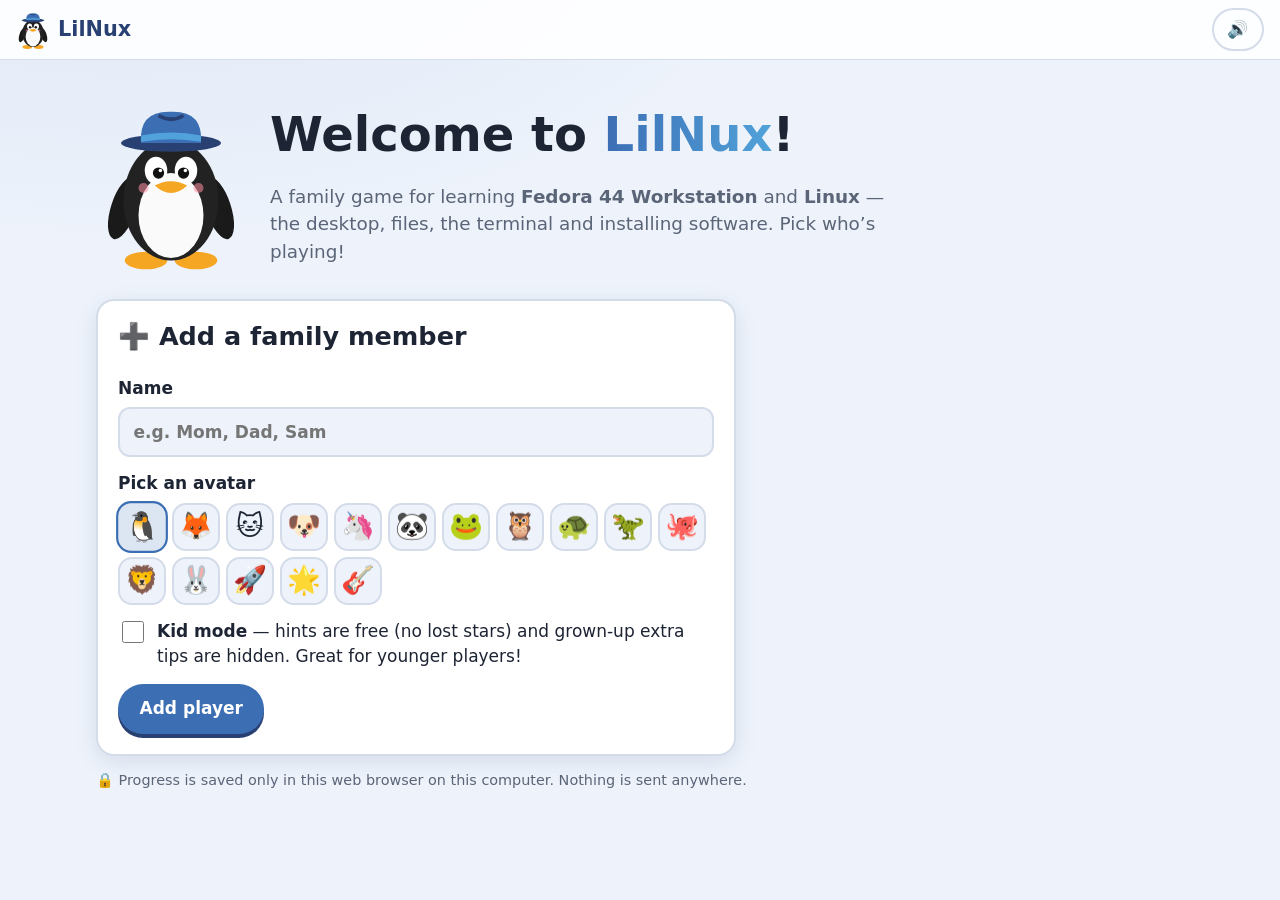
==== index.html @ c4462a48 "Chapter 1 story update: Lil Tux at Home, resting, and NullNux's secret corruption Co-Authored-By: Cl" ====
<!doctype html>
<html lang="en">
<head>
  <meta charset="utf-8">
  <meta name="viewport" content="width=device-width, initial-scale=1, viewport-fit=cover">
  <title>LilNux</title>
  <meta name="description" content="A family game for learning Fedora 44 Workstation and Linux.">
  <meta name="theme-color" content="#3c6eb4">
  <meta name="apple-mobile-web-app-capable" content="yes">
  <meta name="mobile-web-app-capable" content="yes">
  <meta name="apple-mobile-web-app-title" content="LilNux">
  <meta name="apple-mobile-web-app-status-bar-style" content="default">
  <link rel="manifest" href="manifest.webmanifest">
  <link rel="icon" href="assets/lilnux.svg" type="image/svg+xml">
  <link rel="apple-touch-icon" href="assets/apple-touch-icon.png">
  <link rel="stylesheet" href="css/style.css">
  <link rel="stylesheet" href="css/ck.css">
</head>
<body>
  <header id="top" class="topbar"></header>
  <main id="app" class="wrap"></main>
  <div id="toasts" aria-live="polite"></div>
  <noscript><p class="wrap">LilNux needs JavaScript turned on. Open this file in Firefox.</p></noscript>
  <script src="js/terminal.js"></script>
  <script src="js/content.js"></script>
  <script src="js/ck/state.js"></script>
  <script src="js/ck/world.js"></script>
  <script src="js/ck/rules.js"></script>
  <script src="js/ck/story.js"></script>
  <script src="js/ck/puzzle.js"></script>
  <script src="js/ck/combat.js"></script>
  <script src="js/ck/engine.js"></script>
  <script src="js/ck/art.js"></script>
  <script src="js/ck/scenes.js"></script>
  <script src="js/ck/ui.js"></script>
  <script src="js/ck/main.js"></script>
  <script src="js/game.js"></script>
  <script>
    // Offline support when served over https (GitHub Pages). Opening the file directly still works without it.
    if ('serviceWorker' in navigator && location.protocol === 'https:') {
      window.addEventListener('load', function () { navigator.serviceWorker.register('sw.js').catch(function () {}); });
    }
  </script>
</body>
</html>
---- css/style.css ----
/* LilNux styles — friendly, Fedora-blue, light & dark */
:root {
  --bg: #eef3fb;
  --bg2: #dfe8f7;
  --panel: #ffffff;
  --ink: #1d2433;
  --muted: #5b6578;
  --line: #d4dcea;
  --brand: #3c6eb4;
  --brand-dark: #294172;
  --accent: #51a2da;
  --good: #26a269;
  --good-bg: #e3f6ec;
  --bad: #c01c28;
  --bad-bg: #fde7e9;
  --gold: #e5a50a;
  --shadow: 0 6px 22px rgba(41, 65, 114, .12);
  --term-bg: #1e1f24;
  --term-ink: #e6e6e6;
  --radius: 18px;
  --font: "Adwaita Sans", "Cantarell", "Inter", "Red Hat Text", system-ui, -apple-system, "Segoe UI", Roboto, sans-serif;
  --mono: "Adwaita Mono", "Source Code Pro", "DejaVu Sans Mono", "Noto Sans Mono", ui-monospace, Menlo, Consolas, monospace;
  color-scheme: light;
}
@media (prefers-color-scheme: dark) {
  :root:not([data-theme="light"]) {
    --bg: #14181f; --bg2: #1b2130; --panel: #212836; --ink: #e8ecf4; --muted: #a3adc2; --line: #343e52;
    --brand: #6f9be0; --brand-dark: #a9c4f0; --accent: #73b8ea; --good: #57e389; --good-bg: #17332a; --bad: #ff7b84; --bad-bg: #3a1e24;
    --shadow: 0 6px 22px rgba(0, 0, 0, .35); --term-bg: #0f1013; color-scheme: dark;
  }
}
:root[data-theme="dark"] {
  --bg: #14181f; --bg2: #1b2130; --panel: #212836; --ink: #e8ecf4; --muted: #a3adc2; --line: #343e52;
  --brand: #6f9be0; --brand-dark: #a9c4f0; --accent: #73b8ea; --good: #57e389; --good-bg: #17332a; --bad: #ff7b84; --bad-bg: #3a1e24;
  --shadow: 0 6px 22px rgba(0, 0, 0, .35); --term-bg: #0f1013; color-scheme: dark;
}

* { box-sizing: border-box; }
html { -webkit-text-size-adjust: 100%; }
body {
  margin: 0; font-family: var(--font); color: var(--ink); font-size: 17px; line-height: 1.5;
  background: radial-gradient(1200px 600px at 10% -10%, var(--bg2), transparent 60%), var(--bg);
  min-height: 100vh; overflow-x: hidden;
}
button { font: inherit; color: inherit; cursor: pointer; }
button:focus-visible, input:focus-visible, label:focus-within > span { outline: 3px solid var(--accent); outline-offset: 2px; }
code, kbd { font-family: var(--mono); font-size: .92em; }
code { background: color-mix(in srgb, var(--brand) 12%, transparent); color: var(--brand-dark); padding: .05em .35em; border-radius: 6px; white-space: pre-wrap; }
kbd { display: inline-block; min-width: 1.6em; text-align: center; padding: .05em .45em; border: 1px solid var(--line); border-bottom-width: 3px; border-radius: 7px; background: var(--panel); color: var(--ink); line-height: 1.35; }
h1, h2, h3 { line-height: 1.2; margin: 0 0 .4em; }
.hidden { display: none !important; }
.wrap { max-width: 1120px; margin: 0 auto; padding: 18px 16px 60px; }

/* ---------- buttons ---------- */
.primary, .ghost, .mini {
  border-radius: 999px; padding: .6em 1.15em; border: 2px solid transparent; font-weight: 700; transition: transform .08s, background .2s, box-shadow .2s;
}
.primary { background: var(--brand); color: #fff; box-shadow: 0 4px 0 var(--brand-dark); }
.primary:hover { transform: translateY(-1px); filter: brightness(1.07); }
.primary:active { transform: translateY(2px); box-shadow: 0 2px 0 var(--brand-dark); }
@media (prefers-color-scheme: dark) { :root:not([data-theme="light"]) .primary { color: #0d1626; box-shadow: 0 4px 0 #3c6eb4; } }
.ghost { background: transparent; border-color: var(--line); }
.ghost:hover { background: color-mix(in srgb, var(--brand) 10%, transparent); }
.mini { padding: .25em .5em; background: var(--panel); border-color: var(--line); font-size: .9em; }
.tiny { padding: .25em .7em; font-size: .85em; }
.actions { display: flex; gap: 10px; justify-content: flex-end; flex-wrap: wrap; margin-top: 18px; }

/* ---------- top bar ---------- */
.topbar {
  position: sticky; top: 0; z-index: 20; display: flex; align-items: center; justify-content: space-between; gap: 10px;
  padding: 8px 16px; background: color-mix(in srgb, var(--panel) 88%, transparent); backdrop-filter: blur(8px); border-bottom: 1px solid var(--line);
}
.brand { display: flex; align-items: center; gap: 8px; font-weight: 800; font-size: 1.3rem; background: none; border: 0; padding: 0; color: var(--brand-dark); }
.brand .logo svg { width: 34px; height: 40px; display: block; }
.top-actions { display: flex; align-items: center; gap: 6px; flex-wrap: wrap; justify-content: flex-end; }
.top-actions .ghost { padding: .4em .8em; }
.player-chip { display: flex; align-items: center; gap: 8px; border: 2px solid var(--line); border-radius: 999px; padding: 3px 12px 3px 4px; background: var(--panel); text-align: left; }
.player-chip .av { font-size: 1.6rem; width: 38px; height: 38px; display: grid; place-items: center; background: var(--bg2); border-radius: 50%; }
.pc-text { display: flex; flex-direction: column; line-height: 1.15; min-width: 110px; }
.pc-text small { color: var(--muted); font-size: .75rem; }
.xpbar { height: 5px; background: var(--bg2); border-radius: 4px; margin-top: 3px; overflow: hidden; }
.xpbar i { display: block; height: 100%; background: linear-gradient(90deg, var(--accent), var(--brand)); border-radius: 4px; }
@media (max-width: 860px) { .top-actions .lbl { display: none; } }
@media (max-width: 520px) { .pc-text { display: none; } .player-chip { padding: 3px; } .brand span:last-child { display: none; } }

/* ---------- Tux & bubbles ---------- */
.tux-svg { width: 100%; height: auto; display: block; }
.tux { width: 110px; flex: 0 0 auto; animation: bob 3s ease-in-out infinite; }
.tux.small { width: 72px; }
.tux.dance { animation: dance 1s ease-in-out infinite; width: 120px; }
@keyframes bob { 50% { transform: translateY(-6px); } }
@keyframes dance { 25% { transform: rotate(-8deg) translateY(-4px); } 75% { transform: rotate(8deg) translateY(-4px); } }
.bubble-row { display: flex; gap: 18px; align-items: flex-start; }
.bubble { position: relative; background: var(--panel); border: 2px solid var(--line); border-radius: var(--radius); padding: 14px 18px; box-shadow: var(--shadow); flex: 1; }
.bubble::before { content: ""; position: absolute; left: -12px; top: 28px; border: 10px solid transparent; border-right-color: var(--line); border-left: 0; }
.bubble.big { font-size: 1.12rem; padding: 20px 24px; }
.bubble h2 { font-size: 1.6rem; color: var(--brand-dark); }
.cemoji { font-size: 1.4em; vertical-align: -0.1em; }
.more { margin-top: 14px; padding: 10px 14px; background: color-mix(in srgb, var(--gold) 14%, transparent); border-left: 4px solid var(--gold); border-radius: 10px; font-size: .95rem; }
@media (max-width: 640px) {
  .bubble-row { flex-direction: column; align-items: center; }
  .bubble::before { display: none; }
  .tux { width: 80px; }
}

/* ---------- hero / players ---------- */
.hero { display: flex; gap: 24px; align-items: center; margin: 20px 0 26px; }
.hero-tux { width: 150px; flex: 0 0 auto; animation: bob 3s ease-in-out infinite; }
.hero h1 { font-size: clamp(2rem, 5vw, 3rem); }
.grad { background: linear-gradient(90deg, var(--brand), var(--accent)); -webkit-background-clip: text; background-clip: text; color: transparent; }
.lead { font-size: 1.15rem; color: var(--muted); max-width: 640px; margin: 0; }
@media (max-width: 640px) { .hero { flex-direction: column; text-align: center; } .hero-tux { width: 110px; } }
.sec { margin-top: 10px; }
.players { display: grid; grid-template-columns: repeat(auto-fill, minmax(190px, 1fr)); gap: 14px; margin-bottom: 26px; }
.player { position: relative; }
.player-main { width: 100%; display: flex; flex-direction: column; align-items: center; gap: 2px; padding: 18px 12px; background: var(--panel); border: 3px solid var(--line); border-radius: var(--radius); box-shadow: var(--shadow); transition: transform .12s, border-color .2s; }
.player-main:hover { transform: translateY(-3px); border-color: var(--brand); }
.player.current .player-main { border-color: var(--brand); }
.pav { font-size: 3rem; line-height: 1.2; }
.player-main small { color: var(--muted); font-size: .82rem; }
.medal { position: absolute; left: 10px; top: 8px; font-size: 1.3rem; }
.tag { margin-top: 6px; font-size: .75rem; font-weight: 700; background: color-mix(in srgb, var(--good) 18%, transparent); color: var(--good); padding: 2px 10px; border-radius: 999px; }
.player-tools { position: absolute; right: 8px; top: 8px; display: flex; gap: 4px; }
.panel { background: var(--panel); border: 2px solid var(--line); border-radius: var(--radius); padding: 20px; box-shadow: var(--shadow); }
.add-player { max-width: 640px; display: grid; gap: 14px; }
.field { display: grid; gap: 6px; font-weight: 700; }
.field input[type=text], .field input:not([type]) , .field input[name=name] { font: inherit; padding: .6em .8em; border-radius: 12px; border: 2px solid var(--line); background: var(--bg); color: var(--ink); }
.avatars { display: flex; flex-wrap: wrap; gap: 6px; }
.avatars label { cursor: pointer; }
.avatars input { position: absolute; opacity: 0; pointer-events: none; }
.avatars span { display: grid; place-items: center; width: 48px; height: 48px; font-size: 1.7rem; border-radius: 14px; border: 2px solid var(--line); background: var(--bg); transition: transform .1s; }
.avatars input:checked + span { border-color: var(--brand); background: color-mix(in srgb, var(--brand) 18%, var(--panel)); transform: scale(1.08); }
.check { display: flex; gap: 10px; align-items: flex-start; cursor: pointer; }
.check input { width: 22px; height: 22px; margin-top: 2px; accent-color: var(--brand); flex: 0 0 auto; }
.row { display: flex; gap: 10px; flex-wrap: wrap; }
.note { color: var(--muted); font-size: .9rem; }

/* ---------- map ---------- */
.map-head { display: flex; justify-content: space-between; gap: 16px; align-items: center; flex-wrap: wrap; margin: 10px 0 22px; }
.map-head .bubble-row { flex: 1 1 420px; align-items: center; }
.map-head .bubble-row .bubble::before { top: 50%; transform: translateY(-50%); }
@media (max-width: 640px) { .map-head .bubble-row { flex-direction: row; } .map-head .tux.small { width: 56px; } }
.stats { display: flex; gap: 10px; flex-wrap: wrap; }
.stats span { background: var(--panel); border: 2px solid var(--line); padding: 6px 14px; border-radius: 999px; font-weight: 700; }
.worlds { display: grid; grid-template-columns: repeat(auto-fill, minmax(240px, 1fr)); gap: 16px; }
.world {
  position: relative; display: flex; flex-direction: column; align-items: flex-start; gap: 4px; text-align: left; padding: 18px; min-height: 200px;
  background: linear-gradient(160deg, color-mix(in srgb, var(--wc) 22%, var(--panel)), var(--panel) 65%);
  border: 3px solid color-mix(in srgb, var(--wc) 45%, var(--line)); border-radius: 22px; box-shadow: var(--shadow); transition: transform .15s, box-shadow .2s;
}
.world:hover:not(.locked) { transform: translateY(-4px) rotate(-.4deg); box-shadow: 0 12px 28px rgba(41, 65, 114, .2); }
.world.next { border-color: var(--wc); animation: glow 2s ease-in-out infinite; }
@keyframes glow { 50% { box-shadow: 0 0 0 6px color-mix(in srgb, var(--wc) 25%, transparent), var(--shadow); } }
.world.locked { filter: grayscale(.9); opacity: .6; cursor: not-allowed; }
.wnum { font-size: .75rem; font-weight: 800; text-transform: uppercase; letter-spacing: .08em; color: var(--wc); }
@media (prefers-color-scheme: dark) { :root:not([data-theme="light"]) .wnum { color: color-mix(in srgb, var(--wc) 55%, white); } }
.wemoji { font-size: 2.8rem; line-height: 1.1; }
.world b { font-size: 1.25rem; }
.world small { color: var(--muted); }
.stars { font-size: 1.4rem; color: var(--gold); letter-spacing: 2px; margin-top: auto; }
.stars .off { color: var(--line); }
.qcount { font-size: .8rem; color: var(--muted); }
.map-foot { display: flex; gap: 10px; flex-wrap: wrap; justify-content: center; margin-top: 26px; }

/* ---------- level ---------- */
.level-head { display: flex; align-items: center; gap: 12px; margin: 4px 0 18px; flex-wrap: wrap; }
.lh-title { font-weight: 800; font-size: 1.15rem; }
.progress { flex: 1 1 160px; height: 12px; background: var(--bg2); border-radius: 99px; overflow: hidden; border: 1px solid var(--line); }
.progress i { display: block; height: 100%; background: linear-gradient(90deg, var(--accent), var(--wc)); border-radius: 99px; transition: width .4s; }
.lh-count { color: var(--muted); font-weight: 700; font-size: .9rem; }
.card { background: var(--panel); border: 2px solid var(--line); border-radius: 24px; padding: 24px; box-shadow: var(--shadow); animation: pop .25s ease-out; }
.card.lesson { background: transparent; border: 0; box-shadow: none; padding: 8px 0; }
@keyframes pop { from { transform: scale(.97); opacity: 0; } }
.qhead { display: flex; align-items: center; gap: 10px; margin-bottom: 8px; flex-wrap: wrap; }
.qbadge { font-weight: 800; font-size: .85rem; padding: 4px 12px; border-radius: 999px; background: color-mix(in srgb, var(--wc, var(--brand)) 18%, transparent); color: var(--wc, var(--brand)); }
@media (prefers-color-scheme: dark) { :root:not([data-theme="light"]) .qbadge { color: color-mix(in srgb, var(--wc, var(--brand)) 50%, white); } }
.mini-btn { margin-left: auto; padding: .2em .6em; }
.q { font-size: 1.5rem; }
.q.inline { margin: 0; font-size: 1.2rem; }
.sub { color: var(--muted); margin-top: 0; }
.options { display: grid; gap: 10px; margin-top: 14px; }
.opt { display: flex; align-items: center; gap: 12px; text-align: left; padding: 14px 16px; border-radius: 16px; border: 2px solid var(--line); background: var(--bg); font-size: 1.08rem; transition: transform .1s, border-color .15s; }
.opt:hover:not(:disabled) { border-color: var(--brand); transform: translateX(3px); }
.opt .key { flex: 0 0 auto; width: 32px; height: 32px; display: grid; place-items: center; border-radius: 10px; background: var(--bg2); font-weight: 800; }
.opt.right { border-color: var(--good); background: var(--good-bg); }
.opt.right .key { background: var(--good); color: #fff; }
.opt.wrong { border-color: var(--bad); background: var(--bad-bg); opacity: .75; }
.opt:disabled { cursor: default; }
.feedback { min-height: 1.5em; margin-top: 12px; }
.good, .bad, .hint { padding: 10px 14px; border-radius: 12px; font-weight: 600; }
.good { background: var(--good-bg); color: var(--good); }
.bad { background: var(--bad-bg); color: var(--bad); }
.hint { background: color-mix(in srgb, var(--gold) 16%, transparent); }
.shake { animation: shake .4s; }
@keyframes shake { 20%, 60% { transform: translateX(-7px); } 40%, 80% { transform: translateX(7px); } }

/* match */
.match-grid { display: grid; grid-template-columns: 1fr 1fr; gap: 14px; }
.match-grid .col { display: grid; gap: 10px; align-content: start; }
.m-item { position: relative; padding: 12px 14px; border-radius: 14px; border: 2px solid var(--line); background: var(--bg); text-align: left; min-height: 52px; }
.m-item:hover:not(.done) { border-color: var(--brand); }
.m-item.sel { border-color: var(--brand); background: color-mix(in srgb, var(--brand) 16%, var(--panel)); }
.m-item.done { border-color: var(--good); background: var(--good-bg); cursor: default; }
.m-item.done::after { content: attr(data-n); position: absolute; right: 10px; top: 50%; transform: translateY(-50%); width: 24px; height: 24px; border-radius: 50%; background: var(--good); color: #fff; display: grid; place-items: center; font-size: .8rem; font-weight: 800; }
@media (max-width: 560px) { .m-item { font-size: .92rem; padding: 10px; } }

/* order */
.answer-list { min-height: 48px; border: 2px dashed var(--line); border-radius: 14px; padding: 10px 10px 10px 40px; margin: 10px 0 14px; }
.answer-list:empty::before { content: "Your steps will appear here…"; color: var(--muted); margin-left: -28px; }
.answer-list li { padding: 6px 0; font-weight: 600; color: var(--good); animation: pop .2s; }
.pool { display: flex; flex-wrap: wrap; gap: 10px; }
.o-item { padding: 10px 16px; border-radius: 14px; border: 2px solid var(--line); background: var(--bg); }
.o-item:hover { border-color: var(--brand); }

/* type */
.type-row { display: flex; align-items: center; gap: 8px; background: var(--term-bg); padding: 8px 8px 8px 14px; border-radius: 14px; }
.fake-prompt { color: #8ff0a4; font-family: var(--mono); font-weight: 700; }
.type-row input { flex: 1; min-width: 0; font: 1.1rem var(--mono); background: transparent; border: 0; color: var(--term-ink); padding: 8px 4px; }
.type-row input:focus { outline: none; }

/* ---------- terminal ---------- */
.mission-wrap { display: grid; grid-template-columns: minmax(240px, 340px) 1fr; gap: 16px; margin-top: 10px; align-items: start; }
@media (max-width: 860px) { .mission-wrap { grid-template-columns: 1fr; } }
.missions { background: var(--bg); border: 2px solid var(--line); border-radius: 16px; padding: 10px; max-height: 520px; overflow: auto; }
.mlist { list-style: none; margin: 0; padding: 0; display: grid; gap: 6px; }
.mlist li { display: flex; gap: 8px; padding: 8px 10px; border-radius: 12px; font-size: .95rem; }
.mlist li.now { background: var(--panel); border: 2px solid var(--wc, var(--brand)); box-shadow: var(--shadow); font-weight: 600; }
.mlist li.done { opacity: .8; }
.mlist li.later { opacity: .5; }
.mi { flex: 0 0 auto; }
.mhint { margin-top: 6px; font-weight: 400; }
.mdone { font-size: .85rem; color: var(--good); font-weight: 400; }
.term { border-radius: 14px; overflow: hidden; box-shadow: 0 10px 30px rgba(0, 0, 0, .28); border: 1px solid #000; background: var(--term-bg); }
.term-bar { display: flex; align-items: center; gap: 10px; background: #2d2e33; color: #d0d0d0; padding: 7px 12px; font-size: .85rem; }
.term-bar .dots { display: flex; gap: 6px; }
.term-bar .dots i { width: 12px; height: 12px; border-radius: 50%; background: #5c5d63; }
.term-bar .dots i:first-child { background: #ff5f57; }
.term-title { flex: 1; text-align: center; font-weight: 600; margin-right: 50px; white-space: nowrap; overflow: hidden; text-overflow: ellipsis; }
.term-body { color: var(--term-ink); font: 15px/1.45 var(--mono); padding: 12px 14px; height: 470px; overflow-y: auto; cursor: text; }
@media (max-width: 860px) { .term-body { height: 380px; font-size: 14px; } }
.term-out > div > div { white-space: pre-wrap; word-break: break-word; }
.term-out .o { color: var(--term-ink); }
.term-out .e { color: #ff7b72; }
.term-out .cmd { color: #fff; }
.term-out .p, .term-prompt { color: #8ff0a4; font-weight: 700; white-space: pre; }
.term-out .tip { color: #f9e2af; background: rgba(249, 226, 175, .08); border-left: 3px solid #f9e2af; padding: 4px 10px; margin: 4px 0; border-radius: 6px; font-family: var(--font); font-size: .93em; }
.term-out .tip.banner { color: #a6d4ff; border-color: #a6d4ff; background: rgba(166, 212, 255, .08); }
.term-out code, .missions code { background: rgba(255, 255, 255, .1); color: inherit; }
.missions code { background: color-mix(in srgb, var(--brand) 14%, transparent); color: var(--brand-dark); }
.term-out kbd { background: #333; color: #eee; border-color: #555; }
.term-out .mission-ok { color: #8ff0a4; font-family: var(--font); font-weight: 700; margin: 6px 0; padding: 6px 10px; background: rgba(143, 240, 164, .1); border-radius: 8px; }
.term-out .mission-ok.big { font-size: 1.1em; }
.term-out .hl { color: #99c1f1; font-weight: 700; }
.c-dir { color: #62a0ea; font-weight: 700; }
.c-exe { color: #8ff0a4; font-weight: 700; }
.c-img { color: #dc8add; }
.c-cmd { color: #f9f06b; }
.c-grep { color: #ff7b72; font-weight: 700; }
.c-grep-f { color: #c061cb; }
.c-fedora { color: #62a0ea; }
.c-fedora b { color: #fff; font-weight: 700; }
.dim { color: #9a9a9a; }
.term-line { display: flex; align-items: baseline; margin: 0; }
.term-in { flex: 1; min-width: 40px; background: transparent; border: 0; color: #fff; font: inherit; padding: 0; caret-color: #8ff0a4; }
.term-in:focus { outline: none; }
.term-in.masked { color: transparent; caret-color: transparent; }
.ideas h3 { margin: 4px 6px 8px; }
.ideas ul { list-style: none; padding: 0; margin: 0 0 10px; display: grid; gap: 6px; }
.ideas li { display: grid; gap: 2px; padding: 4px 6px; }
.ideas small { color: var(--muted); padding-left: 4px; }
.idea { text-align: left; background: none; border: 0; padding: 0; }
.idea:hover code { outline: 2px solid var(--accent); }

/* ---------- result ---------- */
.result-top { display: flex; gap: 22px; align-items: center; flex-wrap: wrap; }
.result h1 { font-size: clamp(1.6rem, 4vw, 2.3rem); }
.big-stars { font-size: 3rem; letter-spacing: 6px; color: var(--line); line-height: 1; }
.big-stars .on { color: var(--gold); display: inline-block; animation: starpop .5s backwards; }
.big-stars .on:nth-child(2) { animation-delay: .2s; }
.big-stars .on:nth-child(3) { animation-delay: .4s; }
@keyframes starpop { from { transform: scale(0) rotate(-90deg); } 70% { transform: scale(1.3); } }
.xp-line { font-weight: 800; color: var(--brand); }
.badge-won { display: flex; align-items: center; gap: 14px; margin: 16px 0; padding: 12px 18px; border-radius: 16px; background: color-mix(in srgb, var(--gold) 16%, var(--panel)); border: 2px solid var(--gold); max-width: 420px; }
.badge-won span { font-size: 2.6rem; }
.badge-won small { display: block; color: var(--muted); font-weight: 700; text-transform: uppercase; font-size: .75rem; }
.quests { margin-top: 18px; padding: 16px 18px; background: var(--bg); border-radius: 16px; border: 2px dashed var(--line); }
.quests ul { list-style: none; padding: 0; margin: 0; display: grid; gap: 10px; }

/* ---------- cheats / badges / certificate ---------- */
.cheat-head { display: flex; justify-content: space-between; align-items: center; gap: 10px; flex-wrap: wrap; }
.cheat-grid { display: grid; grid-template-columns: repeat(auto-fill, minmax(320px, 1fr)); gap: 16px; }
.cheat { border: 2px solid var(--line); border-radius: 16px; padding: 14px; background: var(--bg); break-inside: avoid; }
.cheat h2 { font-size: 1.1rem; }
.cheat table { width: 100%; border-collapse: collapse; font-size: .92rem; }
.cheat th { text-align: left; font-family: var(--mono); font-weight: 700; padding: 4px 8px 4px 0; vertical-align: top; color: var(--brand-dark); width: 48%; }
.cheat td { padding: 4px 0; color: var(--ink); }
.cheat tr + tr { border-top: 1px solid var(--line); }
@media (max-width: 400px) { .cheat-grid { grid-template-columns: 1fr; } }
.badge-grid { display: grid; grid-template-columns: repeat(auto-fill, minmax(160px, 1fr)); gap: 12px; }
.badge { display: flex; flex-direction: column; align-items: center; text-align: center; gap: 2px; padding: 16px 10px; border-radius: 18px; border: 2px dashed var(--line); background: var(--bg); opacity: .6; }
.badge.got { opacity: 1; border-style: solid; border-color: var(--gold); background: color-mix(in srgb, var(--gold) 12%, var(--panel)); }
.badge span { font-size: 2.6rem; }
.badge small { color: var(--muted); font-size: .8rem; }
.certificate { max-width: 860px; margin: 10px auto; }
.cert-inner { text-align: center; background: #fffdf5; color: #2b2b2b; border: 12px double #3c6eb4; border-radius: 10px; padding: 34px 26px; box-shadow: var(--shadow); }
.cert-tux { width: 100px; margin: 0 auto; }
.cert-small { text-transform: uppercase; letter-spacing: .2em; font-size: .85rem; color: #3c6eb4; font-weight: 800; }
.cert-inner h1 { font-size: clamp(2.2rem, 6vw, 3.6rem); color: #294172; font-family: Georgia, "DejaVu Serif", serif; }
.cert-name { font-size: clamp(1.6rem, 5vw, 2.6rem); font-weight: 800; border-bottom: 2px solid #ccc; display: inline-block; padding: 0 20px 4px; margin: 6px 0 14px; }
.cert-stats { font-weight: 700; color: #3c6eb4; }
.cert-date, .cert-sign { color: #555; font-style: italic; }

/* ---------- fx ---------- */
#toasts { position: fixed; right: 16px; top: 76px; z-index: 50; display: grid; gap: 8px; max-width: calc(100vw - 32px); }
.toast { background: var(--panel); border: 2px solid var(--line); border-radius: 14px; padding: 10px 16px; box-shadow: var(--shadow); animation: slidein .3s ease-out; transition: opacity .5s, transform .5s; }
.toast.gold { border-color: var(--gold); }
.toast .big { font-size: 1.5rem; vertical-align: middle; margin-right: 6px; }
.toast.out { opacity: 0; transform: translateX(30px); }
@keyframes slidein { from { transform: translateX(40px); opacity: 0; } }
.xp-pop { position: fixed; left: 50%; top: 80px; transform: translateX(-50%); z-index: 60; font-weight: 900; font-size: 1.4rem; color: var(--gold); text-shadow: 0 2px 0 rgba(0, 0, 0, .15); pointer-events: none; animation: rise 1.2s ease-out forwards; }
@keyframes rise { to { transform: translate(-50%, -50px); opacity: 0; } }
.confetti { position: fixed; inset: 0; pointer-events: none; z-index: 70; overflow: hidden; }
.confetti i { position: absolute; top: -20px; width: 10px; height: 14px; border-radius: 3px; animation: fall linear forwards; }
@keyframes fall { to { top: 105vh; transform: rotate(720deg) translateX(40px); } }
@media (prefers-reduced-motion: reduce) { *, *::before, *::after { animation: none !important; transition: none !important; } }

/* ---------- print ---------- */
@media print {
  body { background: #fff; color: #000; font-size: 11pt; }
  .topbar, #toasts, .actions, .no-print, .cheat-head button, .confetti { display: none !important; }
  .wrap { max-width: none; padding: 0; }
  .card { box-shadow: none; border: 0; padding: 0; }
  .cheat { background: #fff; border: 1px solid #999; }
  .cheat th { color: #000; }
  .cert-inner { box-shadow: none; }
}

/* ---------- compact phones ---------- */
@media (max-width: 860px) { .missions { max-height: 250px; } }
@media (max-width: 520px) {
  .topbar { padding: 6px 10px; }
  .top-actions { flex-wrap: nowrap; gap: 4px; }
  .top-actions .ghost { padding: .3em .5em; font-size: .95rem; }
  .player-chip .av { width: 32px; height: 32px; font-size: 1.3rem; }
  .brand .logo svg { width: 28px; height: 33px; }
  .card { padding: 16px; }
}


/* ---------- iPhone / touch ---------- */
.topbar { padding-top: max(8px, env(safe-area-inset-top)); padding-left: max(16px, env(safe-area-inset-left)); padding-right: max(16px, env(safe-area-inset-right)); }
.wrap { padding-left: max(16px, env(safe-area-inset-left)); padding-right: max(16px, env(safe-area-inset-right)); padding-bottom: max(60px, env(safe-area-inset-bottom)); }
#toasts { top: calc(76px + env(safe-area-inset-top)); }
.term-keys { display: none; gap: 6px; padding: 8px 10px; background: #2d2e33; border-top: 1px solid #000; overflow-x: auto; }
.term-keys button { flex: 0 0 auto; min-width: 52px; padding: 8px 12px; border-radius: 9px; border: 1px solid #55565c; background: #3d3e44; color: #f0f0f0; font: 600 15px var(--mono); -webkit-user-select: none; user-select: none; touch-action: manipulation; }
.term-keys button:active { background: #55565c; }
@media (pointer: coarse) {
  .term-keys { display: flex; }
  /* iOS zooms into inputs smaller than 16px, so keep them at 16px */
  .term-in, .type-row input, .field input { font-size: 16px; }
  .term-body { font-size: 14px; }
}

.mission-wrap > * { min-width: 0; }
@media (max-width: 860px) { .mission-wrap { grid-template-columns: minmax(0, 1fr); } }
---- css/ck.css ----
/* Full-screen host for the Colonel Kernel mode */
#ck-root { position: fixed; inset: 0; z-index: 40; background: #060a1c; }
#ck-root .ck-canvas { position: absolute; inset: 0; width: 100%; height: 100%; display: block; touch-action: none; }
body.ck-open { overflow: hidden; }

/* Colonel Kernel — Neon Circuit overlay styles */
.ck-ui {
  --c-cyan: #38f2ff; --c-magenta: #ff4fd8; --c-violet: #8b5cff; --c-mint: #6dffb0; --c-amber: #ffb347; --c-coral: #ff5d73;
  --c-ink: #eef4ff; --c-dim: #a9b6da; --glass: rgba(14, 20, 48, 0.78); --glass-2: rgba(22, 30, 70, 0.86); --edge: rgba(56, 242, 255, 0.35);
  --font: "Adwaita Sans", Cantarell, "Inter", system-ui, -apple-system, "Segoe UI", sans-serif;
  --mono: "Adwaita Mono", "Source Code Pro", "DejaVu Sans Mono", ui-monospace, Menlo, monospace;
  position: fixed; inset: 0; z-index: 30; pointer-events: none; color: var(--c-ink); font: 15px/1.45 var(--font);
  -webkit-tap-highlight-color: transparent;
}
.ck-ui > *, .ck-ui .ck-layer > * { pointer-events: auto; }
.ck-ui .ck-layer, .ck-ui .ck-toasts { pointer-events: none; }
.ck-ui code { font-family: var(--mono); font-size: .92em; color: var(--c-cyan); background: rgba(56, 242, 255, 0.1); padding: 0 .3em; border-radius: 5px; }
.ck-dim { color: var(--c-dim); }

.ck-btn {
  min-width: 44px; min-height: 44px; padding: 0 14px; border-radius: 14px; border: 1px solid var(--edge);
  background: var(--glass-2); color: var(--c-ink); font: 700 14px var(--font); letter-spacing: .04em; cursor: pointer;
  backdrop-filter: blur(10px); -webkit-backdrop-filter: blur(10px); transition: transform .08s, box-shadow .2s, background .2s;
  display: inline-flex; align-items: center; justify-content: center; gap: 6px;
}
.ck-btn:hover:not(:disabled) { box-shadow: 0 0 0 1px var(--c-cyan), 0 0 18px rgba(56, 242, 255, .35); }
.ck-btn:active:not(:disabled) { transform: translateY(1px); }
.ck-btn:disabled { opacity: .45; cursor: not-allowed; }
.ck-btn:focus-visible { outline: 2px solid var(--c-cyan); outline-offset: 2px; }
.ck-primary { background: linear-gradient(135deg, #1fb6d1, #7a4dff); border-color: transparent; color: #fff; box-shadow: 0 6px 20px rgba(122, 77, 255, .35); }

/* HUD */
.ck-hud { position: absolute; left: 0; right: 0; top: 0; display: flex; justify-content: space-between; align-items: flex-start; gap: 8px;
  padding: max(10px, env(safe-area-inset-top)) max(12px, env(safe-area-inset-right)) 0 max(12px, env(safe-area-inset-left)); pointer-events: none; }
.ck-hud > * { pointer-events: auto; }
.ck-hud-left { display: flex; flex-wrap: wrap; gap: 6px; align-items: center; }
.ck-hud-right { display: flex; gap: 6px; }
.ck-region, .ck-stat { display: inline-flex; align-items: center; gap: 8px; height: 34px; padding: 0 12px; border-radius: 999px; background: var(--glass); border: 1px solid var(--edge);
  backdrop-filter: blur(10px); -webkit-backdrop-filter: blur(10px); font-size: 12px; font-weight: 800; letter-spacing: .14em; text-transform: uppercase; }
.ck-region { border-color: var(--acc); box-shadow: 0 0 16px color-mix(in srgb, var(--acc) 35%, transparent); }
.ck-region i { width: 9px; height: 9px; border-radius: 50%; background: var(--acc); box-shadow: 0 0 10px var(--acc); }
.ck-stat b { color: var(--c-cyan); font-size: 14px; letter-spacing: 0; }
.ck-orb { width: 20px; height: 20px; border-radius: 50%; background: radial-gradient(circle at 35% 35%, #fff, var(--c-cyan) 45%, #1673d6); box-shadow: 0 0 12px var(--c-cyan); position: relative; }
.ck-orb::after { content: "1"; position: absolute; right: -5px; top: -5px; width: 12px; height: 12px; border-radius: 50%; background: var(--c-magenta); font: 800 8px/12px var(--font); text-align: center; color: #fff; }
.ck-orb.big { width: 30px; height: 30px; }

/* Skill bar */
.ck-bar { position: absolute; left: 50%; transform: translateX(-50%); bottom: max(12px, env(safe-area-inset-bottom)); display: flex; gap: 8px; align-items: stretch;
  padding: 8px; border-radius: 20px; background: var(--glass); border: 1px solid var(--edge); backdrop-filter: blur(12px); -webkit-backdrop-filter: blur(12px); max-width: calc(100vw - 24px); }
.ck-hint { align-self: center; padding: 0 10px; color: var(--c-dim); font-size: 13px; }
.ck-skill { --cd: 0; position: relative; min-width: 64px; min-height: 56px; padding: 6px 10px 6px 8px; border-radius: 14px; border: 1px solid rgba(56, 242, 255, .3);
  background: rgba(10, 16, 40, .85); color: var(--c-ink); display: grid; grid-template-columns: auto auto; grid-template-rows: auto auto; column-gap: 6px; align-items: center; cursor: pointer; overflow: hidden; }
.ck-skill .k { grid-row: 1; font: 800 10px var(--mono); color: var(--c-dim); }
.ck-skill .i { grid-row: 1; font-size: 18px; }
.ck-skill code { grid-column: 1 / 3; background: none; padding: 0; font-size: 13px; }
.ck-skill .cd { position: absolute; inset: 0; background: rgba(3, 6, 18, .72); transform-origin: bottom; transform: scaleY(var(--cd)); pointer-events: none; }
.ck-skill.sel { border-color: var(--c-magenta); box-shadow: 0 0 0 1px var(--c-magenta), 0 0 18px rgba(255, 79, 216, .45); }
.ck-heat { position: relative; width: 74px; border-radius: 12px; background: rgba(10, 16, 40, .85); border: 1px solid rgba(255, 179, 71, .4); overflow: hidden; display: grid; place-items: center; }
.ck-heat i { position: absolute; left: 0; top: 0; bottom: 0; width: 0; background: linear-gradient(90deg, #ffb347, #ff5d73); opacity: .75; transition: width .1s; }
.ck-heat span { position: relative; font: 800 11px var(--font); letter-spacing: .15em; }
.ck-heat.hot { animation: ck-blink .3s infinite alternate; }
@keyframes ck-blink { to { border-color: var(--c-coral); box-shadow: 0 0 16px var(--c-coral); } }

/* Dialogue */
.ck-say { position: absolute; left: 50%; transform: translateX(-50%); bottom: calc(max(12px, env(safe-area-inset-bottom)) + 84px); width: min(760px, calc(100vw - 24px));
  display: flex; gap: 14px; padding: 14px 16px; border-radius: 22px; background: var(--glass-2); border: 1px solid var(--acc);
  box-shadow: 0 0 30px color-mix(in srgb, var(--acc) 25%, transparent), 0 20px 50px rgba(0, 0, 0, .5); backdrop-filter: blur(14px); -webkit-backdrop-filter: blur(14px); animation: ck-rise .25s ease-out; z-index: 3; }
@keyframes ck-rise { from { opacity: 0; transform: translate(-50%, 12px); } }
.ck-portrait { width: 72px; height: 72px; flex: 0 0 auto; border-radius: 16px; background: radial-gradient(circle at 50% 40%, rgba(56, 242, 255, .18), rgba(5, 8, 22, .9)); border: 1px solid var(--edge); }
.ck-say-body { flex: 1; min-width: 0; }
.ck-say-name { font-weight: 800; letter-spacing: .06em; color: var(--acc); }
.ck-say-name small { color: var(--c-dim); font-weight: 600; letter-spacing: .02em; margin-left: 6px; }
.ck-say p { margin: 4px 0 10px; font-size: 16px; }
.ck-say-actions { display: flex; justify-content: flex-end; gap: 8px; }

/* Pip panel */
.ck-pip { position: absolute; top: 0; right: 0; bottom: 0; width: min(420px, 100vw); display: flex; flex-direction: column; background: rgba(8, 12, 32, .92);
  border-left: 1px solid var(--edge); backdrop-filter: blur(16px); -webkit-backdrop-filter: blur(16px); box-shadow: -20px 0 50px rgba(0, 0, 0, .45);
  padding-top: env(safe-area-inset-top); padding-bottom: env(safe-area-inset-bottom); animation: ck-slide .22s ease-out; z-index: 4; }
@keyframes ck-slide { from { transform: translateX(40px); opacity: 0; } }
.ck-pip header { display: flex; align-items: center; gap: 10px; padding: 12px 14px; }
.ck-pip header div { flex: 1; display: grid; }
.ck-pip header small { color: var(--c-dim); }
.ck-pip nav { display: grid; grid-template-columns: repeat(4, 1fr); gap: 4px; padding: 0 10px 8px; }
.ck-tab { min-height: 44px; border-radius: 12px; border: 1px solid transparent; background: rgba(255, 255, 255, .04); color: var(--c-dim); font: 700 12.5px var(--font); cursor: pointer; }
.ck-tab.on { color: var(--c-ink); border-color: var(--c-cyan); background: rgba(56, 242, 255, .1); }
.ck-pip-body { flex: 1; overflow-y: auto; padding: 4px 14px 20px; }
.ck-pip h3 { font-size: 11px; letter-spacing: .2em; text-transform: uppercase; color: var(--c-cyan); margin: 16px 0 8px; }
.ck-bits b { color: var(--c-cyan); font-size: 18px; }
.ck-board { display: grid; grid-template-columns: repeat(3, 1fr); gap: 6px; padding: 10px; border-radius: 16px;
  background: linear-gradient(135deg, rgba(20, 60, 40, .35), rgba(10, 30, 50, .35)), repeating-linear-gradient(90deg, rgba(109, 255, 176, .06) 0 1px, transparent 1px 14px); border: 1px solid rgba(109, 255, 176, .3); }
.ck-slot { display: grid; gap: 2px; padding: 8px; border-radius: 10px; border: 1px dashed rgba(169, 182, 218, .35); font-size: 12px; color: var(--c-dim); min-height: 52px; }
.ck-slot b { font-size: 10px; letter-spacing: .18em; }
.ck-slot.on { border-style: solid; border-color: var(--c-mint); color: var(--c-ink); background: rgba(109, 255, 176, .08); box-shadow: 0 0 12px rgba(109, 255, 176, .2); }
.ck-skillrow { display: grid; grid-template-columns: auto 1fr; gap: 6px 10px; align-items: center; padding: 10px; border-radius: 14px; background: rgba(255, 255, 255, .04); margin-bottom: 8px; }
.ck-skillrow .i { font-size: 22px; grid-row: span 2; }
.ck-skillrow small { display: block; color: var(--c-dim); }
.ck-skillrow .ck-btn { grid-column: 2; justify-self: start; }
.ck-up { flex-wrap: wrap; text-align: left; justify-content: flex-start; padding: 6px 14px; }
.ck-up small { width: 100%; font-weight: 600; color: var(--c-dim); letter-spacing: 0; }
.ck-owned { grid-column: 2; color: var(--c-mint); font-weight: 700; }
.ck-codex { padding-left: 18px; margin: 0; display: grid; gap: 10px; font-size: 14px; }
.ck-quest { padding: 12px; border-radius: 14px; background: rgba(255, 255, 255, .04); border: 1px solid rgba(255, 255, 255, .06); margin-bottom: 8px; }
.ck-quest b { color: var(--c-cyan); font-size: 12px; letter-spacing: .12em; text-transform: uppercase; }
.ck-quest p { margin: 4px 0 0; }
.ck-quest.done { opacity: .6; }
.ck-prog { display: inline-block; margin-top: 6px; font-weight: 800; color: var(--c-mint); }

/* Modals */
.ck-modal { position: absolute; inset: 0; display: grid; place-items: center; padding: 16px; background: rgba(2, 4, 14, .55); backdrop-filter: blur(3px); -webkit-backdrop-filter: blur(3px); z-index: 5; }
.ck-card { width: min(620px, 100%); max-height: calc(100vh - 32px); overflow: auto; padding: 20px; border-radius: 24px; background: var(--glass-2); border: 1px solid var(--acc, var(--c-cyan));
  box-shadow: 0 0 40px color-mix(in srgb, var(--acc, #38f2ff) 25%, transparent), 0 30px 60px rgba(0, 0, 0, .5); animation: ck-pop .22s ease-out; }
@keyframes ck-pop { from { transform: scale(.96); opacity: 0; } }
.ck-card h2 { margin: 4px 0 8px; font-size: 22px; display: flex; align-items: center; gap: 10px; flex-wrap: wrap; }
.ck-kicker { font-size: 11px; font-weight: 800; letter-spacing: .22em; text-transform: uppercase; color: var(--acc, var(--c-cyan)); }
.ck-try { color: var(--c-dim); }
.ck-options { display: grid; gap: 8px; margin-top: 12px; }
.ck-options .ck-btn { justify-content: flex-start; padding: 10px 14px; text-align: left; }
.ck-term { margin-top: 10px; border-radius: 14px; background: #05070f; border: 1px solid #000; padding: 10px 12px; font: 14px/1.45 var(--mono); }
.ck-term-out { max-height: 180px; overflow-y: auto; white-space: pre-wrap; word-break: break-word; }
.ck-term-out .cmd { color: #fff; }
.ck-term-out .e { color: #ff7b72; }
.ck-term-out .tip { color: #f9e2af; font-family: var(--font); }
.ck-term-out .c-dir { color: #62a0ea; font-weight: 700; }
.ck-term-out .c-exe { color: #8ff0a4; font-weight: 700; }
.ck-term-out .c-img { color: #dc8add; }
.ck-term-out .c-cmd { color: #f9f06b; }
.ck-term-out .hl { color: #99c1f1; font-weight: 700; }
.ck-learned { color: var(--c-mint); font-family: var(--font); font-weight: 800; margin-top: 6px; }
.ck-term-line { display: flex; align-items: baseline; margin: 0; }
.ck-term-line .p { color: #8ff0a4; font-weight: 700; white-space: pre; }
.ck-term-line input { flex: 1; min-width: 30px; background: transparent; border: 0; color: #fff; font: inherit; padding: 4px 0; caret-color: #8ff0a4; }
.ck-term-line input:focus { outline: none; }
@media (pointer: coarse) { .ck-term-line input { font-size: 16px; } }

/* Toasts and banners */
.ck-toasts { position: absolute; top: calc(max(10px, env(safe-area-inset-top)) + 46px); left: 50%; transform: translateX(-50%); display: grid; gap: 6px; width: min(460px, calc(100vw - 24px)); z-index: 6; }
.ck-toast { padding: 10px 14px; border-radius: 14px; background: var(--glass-2); border: 1px solid var(--c-mint); box-shadow: 0 0 20px rgba(109, 255, 176, .25); animation: ck-pop .2s ease-out; transition: opacity .4s; }
.ck-toast.out { opacity: 0; }
.ck-banner { position: absolute; inset: 0; display: grid; place-items: center; text-align: center; background: radial-gradient(circle, rgba(10, 14, 40, .7), rgba(2, 4, 14, .85)); z-index: 7; animation: ck-pop .3s ease-out; cursor: pointer; padding: 16px; }
.ck-banner small { font-size: 12px; font-weight: 800; letter-spacing: .3em; text-transform: uppercase; color: var(--c-cyan); }
.ck-banner h1 { margin: 6px 0 0; font-size: clamp(28px, 7vw, 56px); letter-spacing: .06em; background: linear-gradient(90deg, var(--c-cyan), var(--c-magenta)); -webkit-background-clip: text; background-clip: text; color: transparent; text-shadow: 0 0 30px rgba(56, 242, 255, .25); }

@media (max-width: 560px) {
  .ck-region, .ck-stat { height: 30px; padding: 0 9px; font-size: 10.5px; letter-spacing: .1em; }
  .ck-say { flex-direction: column; gap: 8px; bottom: calc(max(12px, env(safe-area-inset-bottom)) + 80px); }
  .ck-portrait { width: 56px; height: 56px; }
  .ck-skill { min-width: 56px; padding: 6px 8px; }
}
@media (prefers-reduced-motion: reduce) { .ck-ui *, .ck-ui *::before, .ck-ui *::after { animation: none !important; transition: none !important; } }
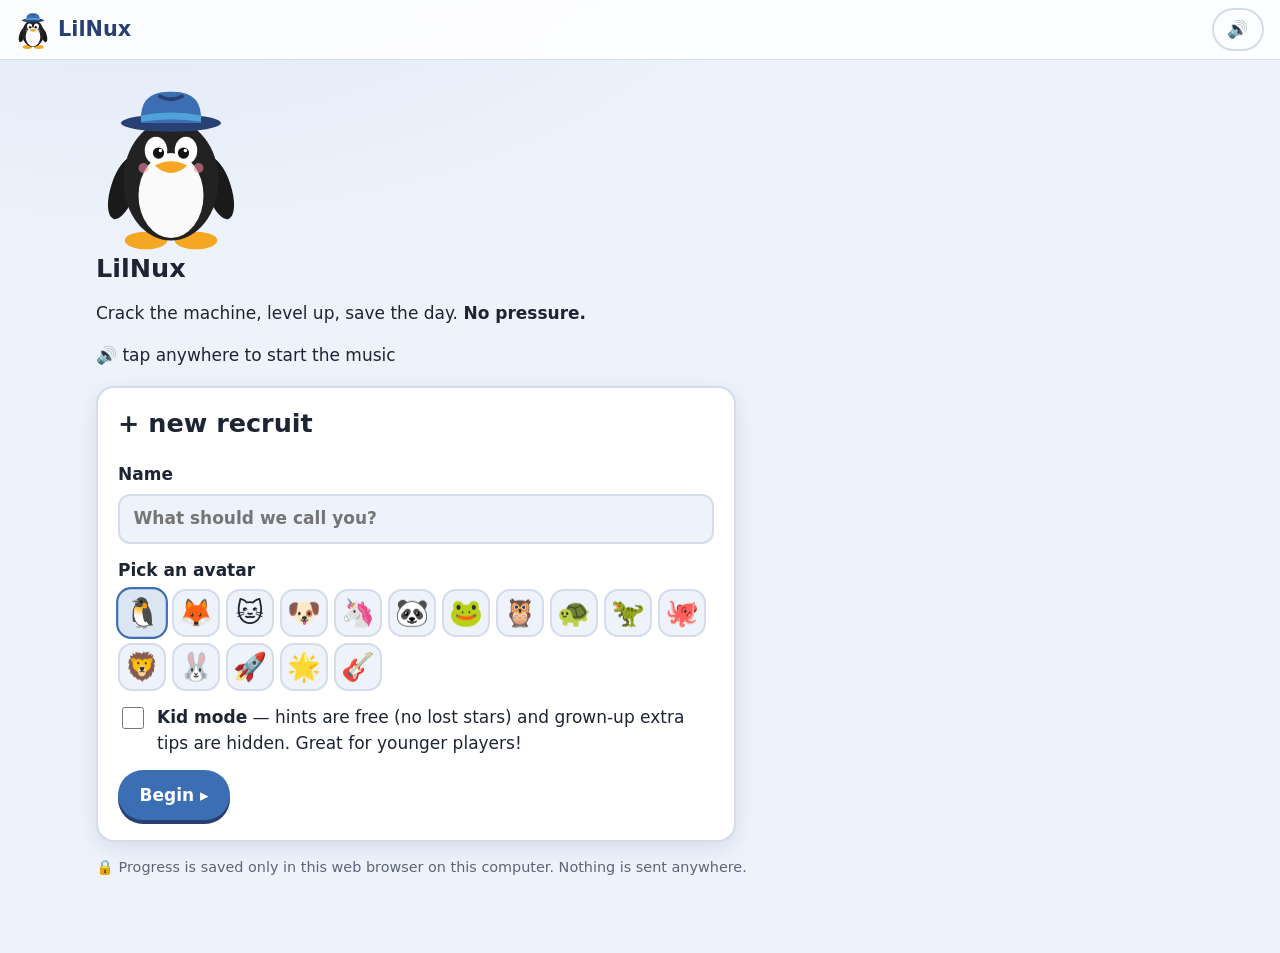
==== commit 87e52c3a: "Rebuild Chapter 1 maps around rooms: doors with reasons, auto-walk, next-goal marker, visible charac" ====
--- a/index.html
+++ b/index.html
@@ -30,6 +30,7 @@
   <script src="js/ck/puzzle.js"></script>
   <script src="js/ck/combat.js"></script>
   <script src="js/ck/engine.js"></script>
+  <script src="js/ck/mover.js"></script>
   <script src="js/ck/art.js"></script>
   <script src="js/ck/scenes.js"></script>
   <script src="js/ck/ui.js"></script>
--- a/css/style.css
+++ b/css/style.css
@@ -363,3 +363,35 @@
 
 .mission-wrap > * { min-width: 0; }
 @media (max-width: 860px) { .mission-wrap { grid-template-columns: minmax(0, 1fr); } }
+
+/* ---------- two modes: Learn & Adventure ---------- */
+.mode-switch { display: flex; gap: 2px; padding: 3px; border-radius: 999px; background: var(--bg2); border: 1px solid var(--line); }
+.mode-switch button { border: 0; background: transparent; padding: .4em .9em; border-radius: 999px; font-weight: 800; color: var(--muted); min-height: 38px; }
+.mode-switch button.on { background: var(--panel); color: var(--brand-dark); box-shadow: 0 2px 8px rgba(41, 65, 114, .18); }
+.mode-switch button[data-go=kernel].on { background: linear-gradient(135deg, #1fb6d1, #7a4dff); color: #fff; }
+@media (max-width: 860px) { .mode-switch .lbl { display: none; } }
+.topbar { flex-wrap: nowrap; }
+.mode-banner { display: flex; align-items: center; justify-content: space-between; gap: 10px; flex-wrap: wrap; margin: 6px 0 4px; padding: 10px 14px; border-radius: 16px; font-size: .95rem; }
+.mode-banner.learn { background: color-mix(in srgb, var(--brand) 12%, var(--panel)); border: 2px solid color-mix(in srgb, var(--brand) 35%, var(--line)); }
+.hub { margin: 18px 0; }
+.hub h1 { font-size: clamp(1.6rem, 4vw, 2.3rem); }
+.hub-grid { display: grid; grid-template-columns: repeat(auto-fit, minmax(300px, 1fr)); gap: 18px; margin-top: 18px; }
+.hub-card { position: relative; display: flex; flex-direction: column; gap: 8px; padding: 22px; border-radius: 26px; cursor: pointer; transition: transform .15s, box-shadow .2s; }
+.hub-card:hover { transform: translateY(-4px); }
+.hub-card h2 { margin: 0; font-size: 1.7rem; }
+.hub-card p { margin: 0; }
+.hub-card ul { margin: 4px 0; padding-left: 20px; }
+.hub-card .primary { margin-top: auto; align-self: flex-start; font-size: 1.05rem; }
+.hub-kicker { font-size: .8rem; font-weight: 900; letter-spacing: .14em; text-transform: uppercase; }
+.hub-progress { font-weight: 800; }
+.hub-card.learn { background: var(--panel); border: 3px solid color-mix(in srgb, var(--brand) 45%, var(--line)); box-shadow: var(--shadow); }
+.hub-card.learn .hub-art { width: 110px; animation: bob 3s ease-in-out infinite; }
+.hub-card.learn .hub-kicker, .hub-card.learn .hub-progress { color: var(--brand); }
+.hub-card.adventure { background: radial-gradient(120% 90% at 80% 0%, rgba(139, 92, 255, .35), transparent 60%), linear-gradient(160deg, #0b1030, #14103a); color: #eef4ff;
+  border: 2px solid rgba(56, 242, 255, .55); box-shadow: 0 0 28px rgba(56, 242, 255, .22), 0 12px 30px rgba(0, 0, 0, .35); }
+.hub-card.adventure:hover { box-shadow: 0 0 40px rgba(56, 242, 255, .4), 0 16px 36px rgba(0, 0, 0, .4); }
+.hub-card.adventure .hub-kicker { color: #38f2ff; }
+.hub-card.adventure .hub-progress { color: #6dffb0; }
+.hub-card.adventure code { background: rgba(56, 242, 255, .12); color: #38f2ff; }
+.hub-preview { width: 100%; height: 150px; border-radius: 16px; border: 1px solid rgba(56, 242, 255, .3); display: block; }
+.primary.neon { background: linear-gradient(135deg, #1fb6d1, #7a4dff); box-shadow: 0 4px 0 #3b2a8f, 0 0 18px rgba(122, 77, 255, .45); color: #fff; }
--- a/css/ck.css
+++ b/css/ck.css
@@ -35,6 +35,7 @@
 .ck-hud > * { pointer-events: auto; }
 .ck-hud-left { display: flex; flex-wrap: wrap; gap: 6px; align-items: center; }
 .ck-hud-right { display: flex; gap: 6px; }
+.ck-mode { display: inline-flex; align-items: center; height: 34px; padding: 0 12px; border-radius: 999px; font-size: 12px; font-weight: 900; letter-spacing: .14em; text-transform: uppercase; color: #fff; background: linear-gradient(135deg, #1fb6d1, #7a4dff); box-shadow: 0 0 16px rgba(122, 77, 255, .45); }
 .ck-region, .ck-stat { display: inline-flex; align-items: center; gap: 8px; height: 34px; padding: 0 12px; border-radius: 999px; background: var(--glass); border: 1px solid var(--edge);
   backdrop-filter: blur(10px); -webkit-backdrop-filter: blur(10px); font-size: 12px; font-weight: 800; letter-spacing: .14em; text-transform: uppercase; }
 .ck-region { border-color: var(--acc); box-shadow: 0 0 16px color-mix(in srgb, var(--acc) 35%, transparent); }
@@ -148,3 +149,46 @@
   .ck-skill { min-width: 56px; padding: 6px 8px; }
 }
 @media (prefers-reduced-motion: reduce) { .ck-ui *, .ck-ui *::before, .ck-ui *::after { animation: none !important; transition: none !important; } }
+
+/* Message log & map legend */
+.ck-logbtn { position: relative; }
+.ck-unread { position: absolute; top: -4px; right: -4px; min-width: 18px; height: 18px; padding: 0 4px; border-radius: 9px; background: var(--c-magenta); color: #fff; font: 800 11px/18px var(--font); }
+.ck-log { position: absolute; right: max(12px, env(safe-area-inset-right)); bottom: calc(max(12px, env(safe-area-inset-bottom)) + 84px); width: min(420px, calc(100vw - 24px)); max-height: 45vh;
+  display: flex; flex-direction: column; border-radius: 18px; background: rgba(8, 12, 32, .94); border: 1px solid var(--edge); box-shadow: 0 16px 40px rgba(0, 0, 0, .5); backdrop-filter: blur(14px); -webkit-backdrop-filter: blur(14px); z-index: 4; animation: ck-pop .18s ease-out; }
+.ck-log header { display: flex; align-items: center; justify-content: space-between; padding: 6px 6px 6px 14px; border-bottom: 1px solid rgba(255, 255, 255, .08); }
+.ck-log ol { list-style: none; margin: 0; padding: 8px 12px 12px; overflow-y: auto; display: grid; gap: 6px; font-size: 13.5px; }
+.ck-log li b { color: var(--c-cyan); margin-right: 4px; }
+.ck-log li.k-you b { color: var(--c-magenta); }
+.ck-log li.k-toast { color: #d7e2ff; }
+.ck-log li.k-system { color: var(--c-dim); font-style: italic; }
+.ck-legend { position: absolute; left: max(12px, env(safe-area-inset-left)); top: calc(max(10px, env(safe-area-inset-top)) + 92px); width: 230px; border-radius: 16px; padding: 6px;
+  background: rgba(8, 12, 32, .82); border: 1px solid var(--edge); backdrop-filter: blur(10px); -webkit-backdrop-filter: blur(10px); font-size: 12.5px; z-index: 2; }
+.ck-legend > .ck-btn { width: 100%; justify-content: space-between; min-height: 44px; }
+.ck-legend.closed { width: auto; }
+.ck-legend.closed ul { display: none; }
+.ck-legend ul { list-style: none; margin: 6px 4px 4px; padding: 0; display: grid; gap: 6px; }
+.ck-legend li { display: flex; align-items: center; gap: 8px; }
+.ck-legend i { flex: 0 0 auto; width: 22px; height: 15px; border-radius: 5px; border: 2px solid; background: rgba(10, 16, 40, .9); }
+.ck-legend i.dim { border-color: rgba(127, 139, 179, .6); }
+.ck-legend i.line { height: 0; border-radius: 0; border-width: 2px 0 0; border-style: dashed; border-color: rgba(56, 242, 255, .5); background: none; }
+.ck-legend i.line.lit { border-style: solid; box-shadow: 0 0 8px currentColor; }
+.ck-leg-note { color: var(--c-dim); }
+@media (max-width: 560px) { .ck-legend { top: calc(max(10px, env(safe-area-inset-top)) + 120px); } }
+
+@media (max-width: 560px) {
+  .ck-legend { top: auto; bottom: calc(max(12px, env(safe-area-inset-bottom)) + 84px); }
+  .ck-mode { height: 30px; padding: 0 9px; font-size: 10.5px; letter-spacing: .08em; }
+}
+
+/* Hover info */
+.ck-tip { position: fixed; z-index: 9; max-width: 280px; padding: 8px 12px; border-radius: 12px; pointer-events: none;
+  background: rgba(10, 14, 38, .96); border: 1px solid var(--c-cyan); color: var(--c-ink); font-size: 13px; line-height: 1.4; box-shadow: 0 0 18px rgba(56, 242, 255, .25); }
+.ck-tip b { color: var(--c-cyan); }
+.ck-tip small { color: var(--c-dim); }
+
+.ck-goal { display: inline-flex; align-items: center; height: 34px; padding: 0 12px; border-radius: 999px; background: rgba(40, 30, 6, .85); border: 1px solid #ffd166; color: #ffd166; font-size: 12.5px; font-weight: 800; box-shadow: 0 0 14px rgba(255, 209, 102, .25); }
+.ck-legend i.goal { border: 0; width: 22px; height: 0; border-left: 10px solid transparent; border-right: 10px solid transparent; border-top: 13px solid #ffd166; background: none; border-radius: 0; }
+.ck-legend i.door { width: 8px; height: 18px; margin: 0 7px; border-color: #ffb347; }
+@media (max-width: 560px) { .ck-goal { height: 30px; font-size: 11px; padding: 0 9px; } }
+
+@media (max-width: 560px) { .ck-hud .ck-stat { display: none; } }
